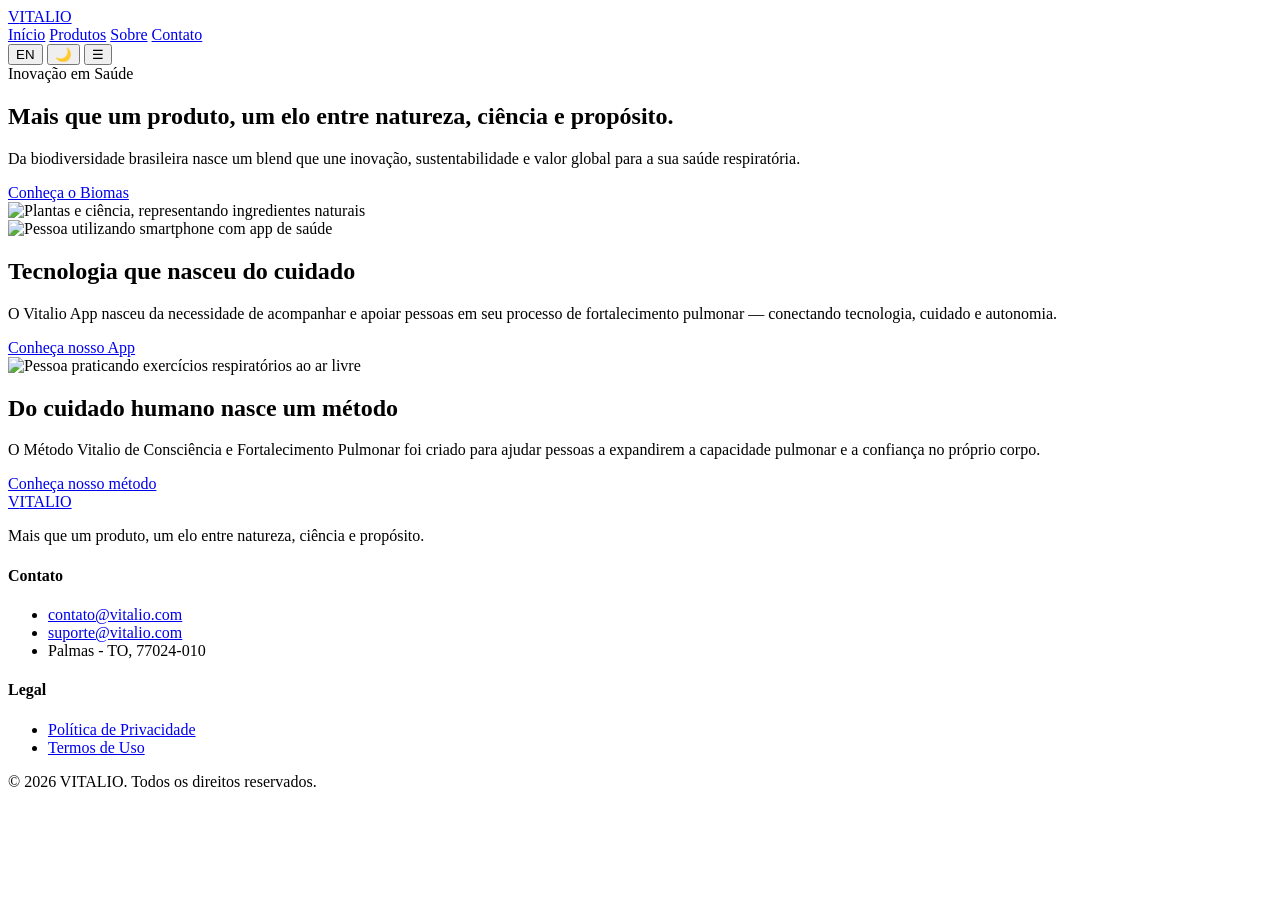
==== index.html @ de310edc "Add files via upload" ====
<!DOCTYPE html>
<html lang="pt-BR" data-theme="light">
<head>
    <meta charset="UTF-8">
    <meta name="viewport" content="width=device-width, initial-scale=1.0">
    <title>Vitalio Saúde | Inovação e Cuidado Respiratório</title>
    <meta name="description" content="Da biodiversidade brasileira nasce um blend que une inovação, sustentabilidade e valor global para a sua saúde respiratória.">
    <!-- Fonts -->
    <link rel="preconnect" href="https://fonts.googleapis.com">
    <link rel="preconnect" href="https://fonts.gstatic.com" crossorigin>
    <link href="https://fonts.googleapis.com/css2?family=Inter:wght@400;500;600;700;800&display=swap" rel="stylesheet">
    <!-- Styles & Scripts -->
    <link rel="stylesheet" href="css/styles.css">
</head>
<body>
    <header class="header">
        <div class="container nav-container">
            <a href="index.html" class="logo" aria-label="Vitalio Home">
                <span>V</span>ITALIO
            </a>
            <nav id="nav-links" class="nav-links">
                <a href="index.html" class="active" data-i18n="nav.home">Início</a>
                <a href="produtos.html" data-i18n="nav.products">Produtos</a>
                <a href="sobre.html" data-i18n="nav.about">Sobre</a>
                <a href="contato.html" data-i18n="nav.contact">Contato</a>
            </nav>
            <div class="nav-controls">
                <button class="lang-switch" id="lang-toggle" aria-label="Toggle Language">EN</button>
                <button class="icon-btn" id="theme-toggle" aria-label="Toggle Theme" data-i18n-title="nav.toggleTheme">
                    <span id="theme-icon">🌙</span>
                </button>
                <button class="menu-toggle" id="mobile-menu" aria-label="Toggle Menu">☰</button>
            </div>
        </div>
    </header>

    <main>
        <!-- Hero Section -->
        <section class="hero container">
            <div class="grid-2">
                <div class="hero-content fade-in">
                    <span class="hero-badge" data-i18n="home.badge">Inovação em Saúde</span>
                    <h1 data-i18n="home.heroTitle">Mais que um produto, um elo entre <span class="text-gradient">natureza, ciência e propósito.</span></h1>
                    <p data-i18n="home.heroText">Da biodiversidade brasileira nasce um blend que une inovação, sustentabilidade e valor global para a sua saúde respiratória.</p>
                    <a href="produtos.html#biomas" class="btn btn-primary" data-i18n="home.heroCTA">Conheça o Biomas</a>
                </div>
                <div class="hero-image fade-in">
                    <!-- Placeholder using Unsplash for demo purposes, representing nature/science -->
                    <img src="https://images.unsplash.com/photo-1518531933037-91b2f5f229cc?ixlib=rb-4.0.3&auto=format&fit=crop&w=800&q=80" alt="Plantas e ciência, representando ingredientes naturais">
                </div>
            </div>
        </section>

        <!-- Product Highlight: App -->
        <section class="split-content bg-secondary" id="app">
            <div class="container fade-in">
                <div class="grid-2">
                    <div class="feature-img-container shadow-lg">
                        <img src="https://images.unsplash.com/photo-1512428559087-560fa5ceab42?ixlib=rb-4.0.3&auto=format&fit=crop&w=800&q=80" alt="Pessoa utilizando smartphone com app de saúde">
                    </div>
                    <div>
                        <h2 data-i18n="home.section1.title">Tecnologia que nasceu do cuidado</h2>
                        <p data-i18n="home.section1.text">O Vitalio App nasceu da necessidade de acompanhar e apoiar pessoas em seu processo de fortalecimento pulmonar — conectando tecnologia, cuidado e autonomia.</p>
                        <a href="produtos.html#app" class="btn btn-outline" data-i18n="home.section1.cta">Conheça nosso App</a>
                    </div>
                </div>
            </div>
        </section>

        <!-- Product Highlight: Method -->
        <section class="split-content reverse" id="metodo">
            <div class="container fade-in">
                <div class="grid-2">
                    <div class="feature-img-container shadow-lg">
                        <img src="https://images.unsplash.com/photo-1544367567-0f2fcb009e0b?ixlib=rb-4.0.3&auto=format&fit=crop&w=800&q=80" alt="Pessoa praticando exercícios respiratórios ao ar livre">
                    </div>
                    <div>
                        <h2 data-i18n="home.section2.title">Do cuidado humano nasce um método</h2>
                        <p data-i18n="home.section2.text">O Método Vitalio de Consciência e Fortalecimento Pulmonar foi criado para ajudar pessoas a expandirem a capacidade pulmonar e a confiança no próprio corpo.</p>
                        <a href="produtos.html#metodo" class="btn btn-outline" data-i18n="home.section2.cta">Conheça nosso método</a>
                    </div>
                </div>
            </div>
        </section>
    </main>

    <footer class="footer">
        <div class="container">
            <div class="footer-grid">
                <div class="footer-brand">
                    <a href="index.html" class="logo"><span>V</span>ITALIO</a>
                    <p data-i18n="footer.desc">Mais que um produto, um elo entre natureza, ciência e propósito.</p>
                </div>
                <div>
                    <h4 class="footer-title" data-i18n="footer.contact">Contato</h4>
                    <ul class="footer-links">
                        <li><a href="mailto:contato@vitalio.com">contato@vitalio.com</a></li>
                        <li><a href="mailto:suporte@vitalio.com">suporte@vitalio.com</a></li>
                        <li>Palmas - TO, 77024-010</li>
                    </ul>
                </div>
                <div>
                    <h4 class="footer-title" data-i18n="footer.legal">Legal</h4>
                    <ul class="footer-links">
                        <li><a href="#" data-i18n="footer.privacy">Política de Privacidade</a></li>
                        <li><a href="#" data-i18n="footer.terms">Termos de Uso</a></li>
                    </ul>
                </div>
            </div>
            <div class="footer-bottom">
                <p data-i18n="footer.rights">&copy; 2026 VITALIO. Todos os direitos reservados.</p>
            </div>
        </div>
    </footer>

    <!-- Scripts -->
    <script src="js/i18n.js"></script>
    <script src="js/app.js"></script>
</body>
</html>
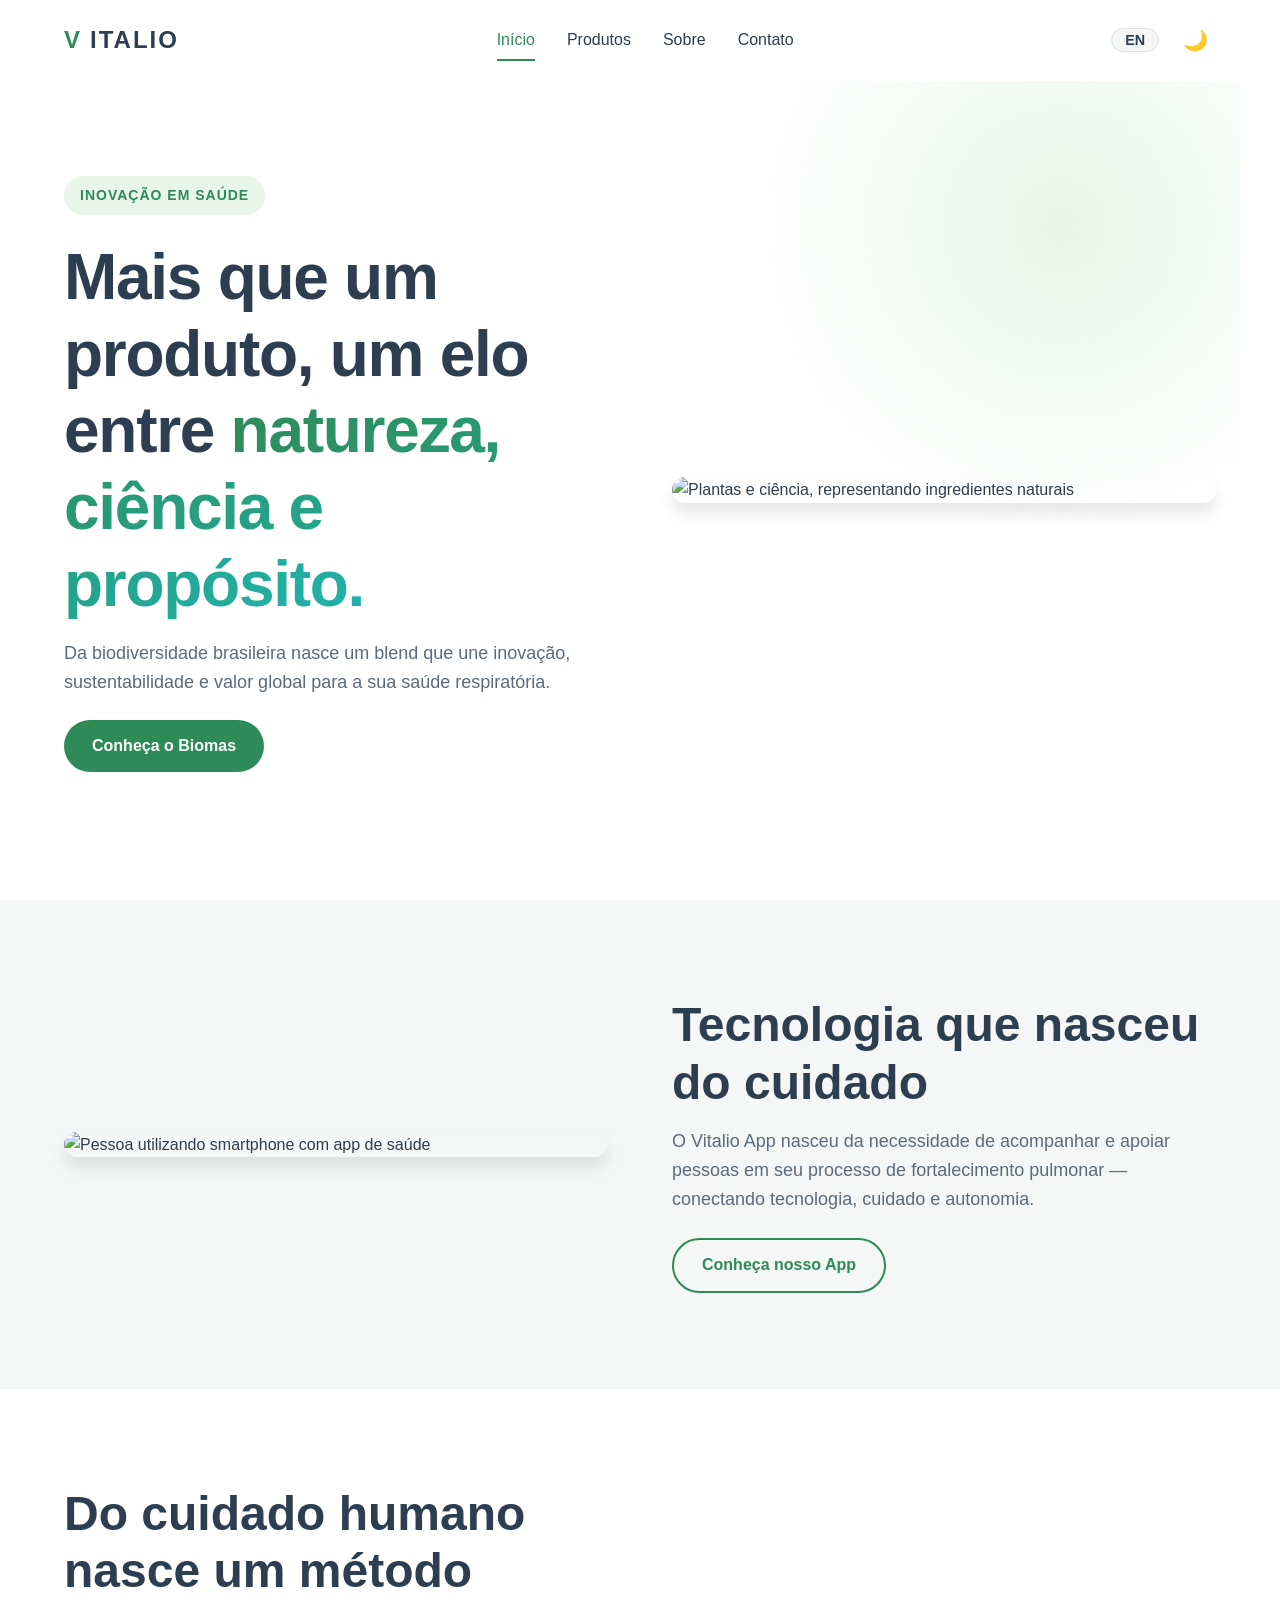
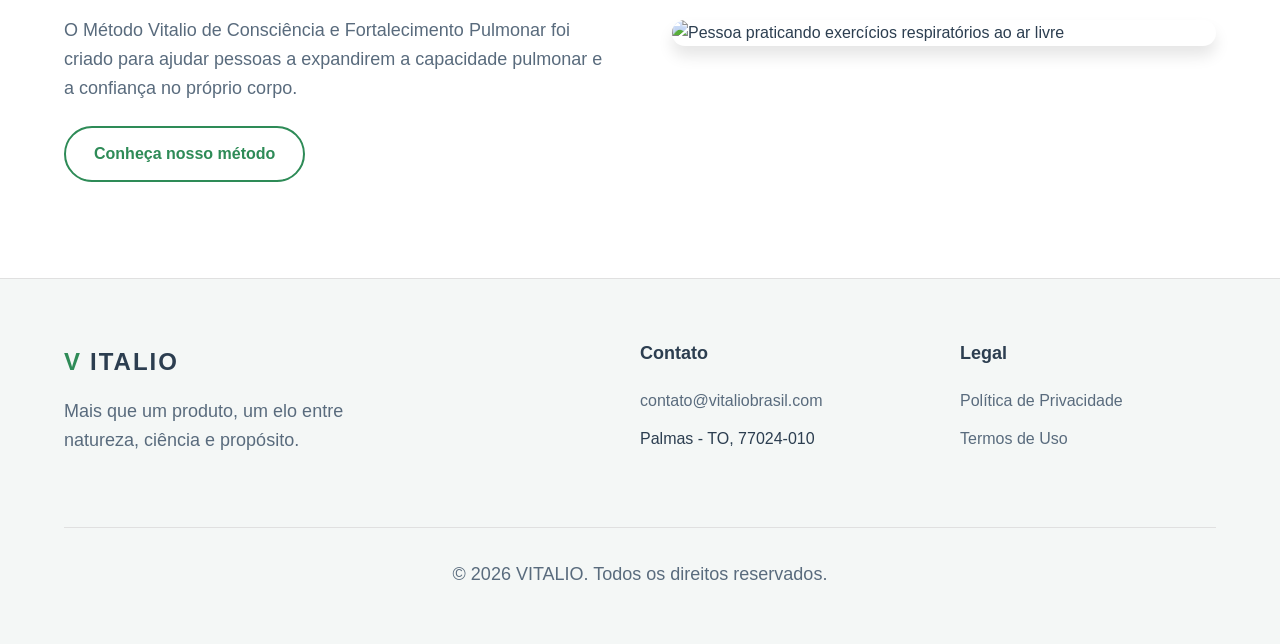
==== commit 19f2345a: "Hotfix: corrige tema padrão, contatos e página institucional" ====
--- a/index.html
+++ b/index.html
@@ -94,8 +94,7 @@
                 <div>
                     <h4 class="footer-title" data-i18n="footer.contact">Contato</h4>
                     <ul class="footer-links">
-                        <li><a href="mailto:contato@vitalio.com">contato@vitalio.com</a></li>
-                        <li><a href="mailto:suporte@vitalio.com">suporte@vitalio.com</a></li>
+                        <li><a href="mailto:contato@vitaliobrasil.com">contato@vitaliobrasil.com</a></li>
                         <li>Palmas - TO, 77024-010</li>
                     </ul>
                 </div>
--- a/css/styles.css
+++ b/css/styles.css
@@ -0,0 +1,553 @@
+/* css/styles.css - Vitalio Saúde Redesign */
+
+/* =========================================
+   CSS Variables & Theming
+   ========================================= */
+:root {
+  /* Color Palette - Light Mode (Default) */
+  --bg-color: #ffffff;
+  --bg-secondary: #f4f7f6;
+  --text-main: #2c3e50;
+  --text-muted: #596b7d;
+  
+  /* Primary Brand (Vitalio Green) */
+  --primary: #2e8b57;       /* Sea Green */
+  --primary-hover: #246e45;
+  --primary-light: #e8f5e9;
+  
+  /* Accents */
+  --accent: #20b2aa;        /* Light Sea Green */
+  --border-color: #e0e0e0;
+  --nav-bg: rgba(255, 255, 255, 0.9);
+  
+  /* Shadows and Effects */
+  --shadow-sm: 0 2px 4px rgba(0,0,0,0.05);
+  --shadow-md: 0 4px 6px rgba(0,0,0,0.1);
+  --shadow-lg: 0 10px 15px rgba(0,0,0,0.1);
+  --glass-border: 1px solid rgba(255, 255, 255, 0.3);
+  
+  /* Typography */
+  --font-family: 'Inter', -apple-system, BlinkMacSystemFont, "Segoe UI", Roboto, Helvetica, Arial, sans-serif;
+  --transition-speed: 0.3s;
+}
+
+/* Dark Mode Theme */
+html[data-theme='dark'] {
+  --bg-color: #121212;
+  --bg-secondary: #1e1e1e;
+  --text-main: #f0f0f0;
+  --text-muted: #b0bec5;
+  
+  --primary: #4ade80;       /* Lighter, high-contrast green for dark mode (WCAG AA) */
+  --primary-hover: #22c55e;
+  --primary-light: rgba(74, 222, 128, 0.1);
+  
+  --accent: #2dd4bf;
+  --border-color: #333333;
+  --nav-bg: rgba(18, 18, 18, 0.9);
+  
+  --shadow-sm: 0 2px 4px rgba(0,0,0,0.5);
+  --shadow-md: 0 4px 6px rgba(0,0,0,0.7);
+  --shadow-lg: 0 10px 15px rgba(0,0,0,0.9);
+  --glass-border: 1px solid rgba(255, 255, 255, 0.05);
+}
+
+/* =========================================
+   Reset & Base Styles
+   ========================================= */
+* {
+  margin: 0;
+  padding: 0;
+  box-sizing: border-box;
+}
+
+html {
+  scroll-behavior: smooth;
+  font-size: 16px;
+}
+
+body {
+  font-family: var(--font-family);
+  background-color: var(--bg-color);
+  color: var(--text-main);
+  line-height: 1.6;
+  -webkit-font-smoothing: antialiased;
+  transition: background-color var(--transition-speed) ease, color var(--transition-speed) ease;
+  display: flex;
+  flex-direction: column;
+  min-height: 100vh;
+}
+
+main {
+  flex: 1;
+}
+
+a {
+  color: var(--primary);
+  text-decoration: none;
+  transition: color var(--transition-speed) ease;
+}
+
+a:hover, a:focus {
+  color: var(--primary-hover);
+  text-decoration: underline;
+}
+
+/* Focus States for Accessibility (WCAG) */
+*:focus-visible {
+  outline: 2px dashed var(--primary);
+  outline-offset: 4px;
+}
+
+ul {
+  list-style: none;
+}
+
+img {
+  max-width: 100%;
+  height: auto;
+  display: block;
+}
+
+/* =========================================
+   Typography
+   ========================================= */
+h1, h2, h3, h4, h5, h6 {
+  font-weight: 700;
+  line-height: 1.2;
+  margin-bottom: 1rem;
+  color: var(--text-main);
+}
+
+h1 { font-size: clamp(2.5rem, 5vw, 4rem); letter-spacing: -0.02em; }
+h2 { font-size: clamp(2rem, 4vw, 3rem); }
+h3 { font-size: clamp(1.5rem, 3vw, 2rem); }
+p { margin-bottom: 1.5rem; color: var(--text-muted); font-size: 1.125rem; }
+
+.text-gradient {
+  background: linear-gradient(135deg, var(--primary), var(--accent));
+  -webkit-background-clip: text;
+  -webkit-text-fill-color: transparent;
+  background-clip: text;
+}
+
+/* =========================================
+   Layout & Container
+   ========================================= */
+.container {
+  width: 100%;
+  max-width: 1200px;
+  margin: 0 auto;
+  padding: 0 1.5rem;
+}
+
+section {
+  padding: 5rem 0;
+}
+
+.bg-secondary {
+  background-color: var(--bg-secondary);
+}
+
+/* =========================================
+   Buttons
+   ========================================= */
+.btn {
+  display: inline-flex;
+  align-items: center;
+  justify-content: center;
+  padding: 0.8rem 1.75rem;
+  font-size: 1rem;
+  font-weight: 600;
+  border-radius: 50px; /* Pill shape */
+  border: none;
+  cursor: pointer;
+  transition: all var(--transition-speed) ease;
+  text-align: center;
+  text-decoration: none;
+}
+
+.btn:hover {
+  text-decoration: none;
+  transform: translateY(-2px);
+  box-shadow: var(--shadow-md);
+}
+
+.btn-primary {
+  background-color: var(--primary);
+  color: #fff !important;
+}
+
+.btn-primary:hover {
+  background-color: var(--primary-hover);
+  color: #fff !important;
+}
+
+.btn-outline {
+  background-color: transparent;
+  color: var(--primary) !important;
+  border: 2px solid var(--primary);
+}
+
+.btn-outline:hover {
+  background-color: var(--primary-light);
+}
+
+/* =========================================
+   Navigation
+   ========================================= */
+.header {
+  position: fixed;
+  top: 0;
+  left: 0;
+  width: 100%;
+  z-index: 1000;
+  background-color: var(--nav-bg);
+  backdrop-filter: blur(10px);
+  -webkit-backdrop-filter: blur(10px);
+  border-bottom: var(--glass-border);
+  transition: background-color var(--transition-speed) ease;
+}
+
+.nav-container {
+  display: flex;
+  justify-content: space-between;
+  align-items: center;
+  height: 80px;
+}
+
+.logo {
+  font-size: 1.5rem;
+  font-weight: 800;
+  color: var(--text-main);
+  text-transform: uppercase;
+  letter-spacing: 2px;
+  display: flex;
+  align-items: center;
+  gap: 0.5rem;
+}
+.logo span {
+  color: var(--primary);
+}
+
+.nav-links {
+  display: flex;
+  gap: 2rem;
+  align-items: center;
+}
+
+.nav-links a {
+  color: var(--text-main);
+  font-weight: 500;
+  font-size: 1rem;
+  padding: 0.5rem 0;
+  position: relative;
+}
+
+.nav-links a:hover,
+.nav-links a.active {
+  color: var(--primary);
+  text-decoration: none;
+}
+
+.nav-links a::after {
+  content: '';
+  position: absolute;
+  bottom: 0;
+  left: 0;
+  width: 0;
+  height: 2px;
+  background-color: var(--primary);
+  transition: width var(--transition-speed) ease;
+}
+
+.nav-links a:hover::after,
+.nav-links a.active::after {
+  width: 100%;
+}
+
+/* Controls (Theme & Lang) */
+.nav-controls {
+  display: flex;
+  align-items: center;
+  gap: 1rem;
+}
+
+.icon-btn {
+  background: none;
+  border: none;
+  color: var(--text-main);
+  font-size: 1.25rem;
+  cursor: pointer;
+  padding: 0.5rem;
+  border-radius: 50%;
+  display: flex;
+  align-items: center;
+  justify-content: center;
+  transition: background-color var(--transition-speed) ease, color var(--transition-speed) ease;
+}
+
+.icon-btn:hover {
+  background-color: var(--bg-secondary);
+  color: var(--primary);
+}
+
+.lang-switch {
+  font-weight: 600;
+  font-size: 0.9rem;
+  text-transform: uppercase;
+  background: var(--bg-secondary);
+  border: 1px solid var(--border-color);
+  color: var(--text-main);
+  border-radius: 20px;
+  padding: 0.2rem 0.8rem;
+  cursor: pointer;
+  transition: all var(--transition-speed) ease;
+}
+
+.lang-switch:hover {
+  border-color: var(--primary);
+}
+
+/* Mobile Menu Toggle */
+.menu-toggle {
+  display: none;
+  background: none;
+  border: none;
+  font-size: 1.5rem;
+  color: var(--text-main);
+  cursor: pointer;
+}
+
+/* =========================================
+   Hero Section
+   ========================================= */
+.hero {
+  min-height: 100vh;
+  display: flex;
+  align-items: center;
+  padding-top: 80px; /* Offset for header */
+  position: relative;
+  overflow: hidden;
+}
+
+.hero::before {
+  content: '';
+  position: absolute;
+  top: -10%;
+  right: -10%;
+  width: 50%;
+  height: 70%;
+  background: radial-gradient(circle, var(--primary-light) 0%, transparent 70%);
+  z-index: -1;
+  border-radius: 50%;
+}
+
+.hero-content {
+  max-width: 600px;
+  margin-bottom: 2rem;
+}
+
+.hero-badge {
+  display: inline-block;
+  padding: 0.5rem 1rem;
+  background-color: var(--primary-light);
+  color: var(--primary);
+  border-radius: 20px;
+  font-size: 0.875rem;
+  font-weight: 600;
+  margin-bottom: 1.5rem;
+  text-transform: uppercase;
+  letter-spacing: 1px;
+}
+
+.hero-image {
+  flex: 1;
+  display: flex;
+  justify-content: center;
+  align-items: center;
+  position: relative;
+}
+
+.hero-image img {
+  border-radius: 24px;
+  box-shadow: var(--shadow-lg);
+  object-fit: cover;
+  max-height: 600px;
+  width: 100%;
+}
+
+.grid-2 {
+  display: grid;
+  grid-template-columns: 1fr 1fr;
+  gap: 4rem;
+  align-items: center;
+}
+
+/* =========================================
+   Features / Split Sections
+   ========================================= */
+.split-content {
+  padding: 6rem 0;
+}
+
+.split-content.reverse .grid-2 {
+  direction: rtl;
+}
+
+.split-content.reverse .grid-2 > * {
+  direction: ltr;
+}
+
+.feature-img-container {
+  border-radius: 24px;
+  overflow: hidden;
+  box-shadow: var(--shadow-lg);
+}
+
+.feature-img-container img {
+  transition: transform 0.5s ease;
+}
+.feature-img-container:hover img {
+  transform: scale(1.05);
+}
+
+/* =========================================
+   Cards Grid
+   ========================================= */
+.cards-grid {
+  display: grid;
+  grid-template-columns: repeat(auto-fit, minmax(300px, 1fr));
+  gap: 2rem;
+  margin-top: 3rem;
+}
+
+.card {
+  background-color: var(--bg-color);
+  border: 1px solid var(--border-color);
+  border-radius: 16px;
+  padding: 2.5rem;
+  transition: all var(--transition-speed) ease;
+  box-shadow: var(--shadow-sm);
+  display: flex;
+  flex-direction: column;
+}
+
+.card:hover {
+  transform: translateY(-5px);
+  box-shadow: var(--shadow-lg);
+  border-color: var(--primary);
+}
+
+.card-icon {
+  font-size: 2.5rem;
+  color: var(--primary);
+  margin-bottom: 1.5rem;
+}
+
+/* =========================================
+   Footer
+   ========================================= */
+.footer {
+  background-color: var(--bg-secondary);
+  padding: 4rem 0 2rem;
+  border-top: 1px solid var(--border-color);
+  margin-top: auto;
+}
+
+.footer-grid {
+  display: grid;
+  grid-template-columns: 2fr 1fr 1fr;
+  gap: 4rem;
+  margin-bottom: 3rem;
+}
+
+.footer-brand p {
+  margin-top: 1rem;
+  max-width: 300px;
+}
+
+.footer-title {
+  font-size: 1.125rem;
+  margin-bottom: 1.5rem;
+  color: var(--text-main);
+}
+
+.footer-links li {
+  margin-bottom: 0.75rem;
+}
+
+.footer-links a {
+  color: var(--text-muted);
+}
+.footer-links a:hover {
+  color: var(--primary);
+  text-decoration: none;
+}
+
+.footer-bottom {
+  text-align: center;
+  padding-top: 2rem;
+  border-top: 1px solid var(--border-color);
+  color: var(--text-muted);
+  font-size: 0.875rem;
+}
+
+/* =========================================
+   Animations
+   ========================================= */
+.fade-in {
+  opacity: 0;
+  transform: translateY(20px);
+  transition: opacity 0.6s ease, transform 0.6s ease;
+}
+
+.fade-in.visible {
+  opacity: 1;
+  transform: translateY(0);
+}
+
+/* =========================================
+   Media Queries (Responsive)
+   ========================================= */
+@media (max-width: 992px) {
+  .grid-2 {
+    grid-template-columns: 1fr;
+    gap: 3rem;
+  }
+  
+  .split-content.reverse .grid-2 {
+    direction: ltr; /* Reset reverse on mobile */
+  }
+}
+
+@media (max-width: 768px) {
+  .nav-links {
+    display: none; /* Hide on mobile by default */
+    position: absolute;
+    top: 80px;
+    left: 0;
+    width: 100%;
+    background-color: var(--bg-color);
+    flex-direction: column;
+    padding: 2rem 0;
+    box-shadow: var(--shadow-md);
+    border-bottom: 1px solid var(--border-color);
+  }
+  
+  .nav-links.active {
+    display: flex;
+  }
+  
+  .menu-toggle {
+    display: block;
+  }
+  
+  .footer-grid {
+    grid-template-columns: 1fr;
+    gap: 2rem;
+  }
+  
+  h1 { font-size: 2.5rem; }
+  h2 { font-size: 2rem; }
+}
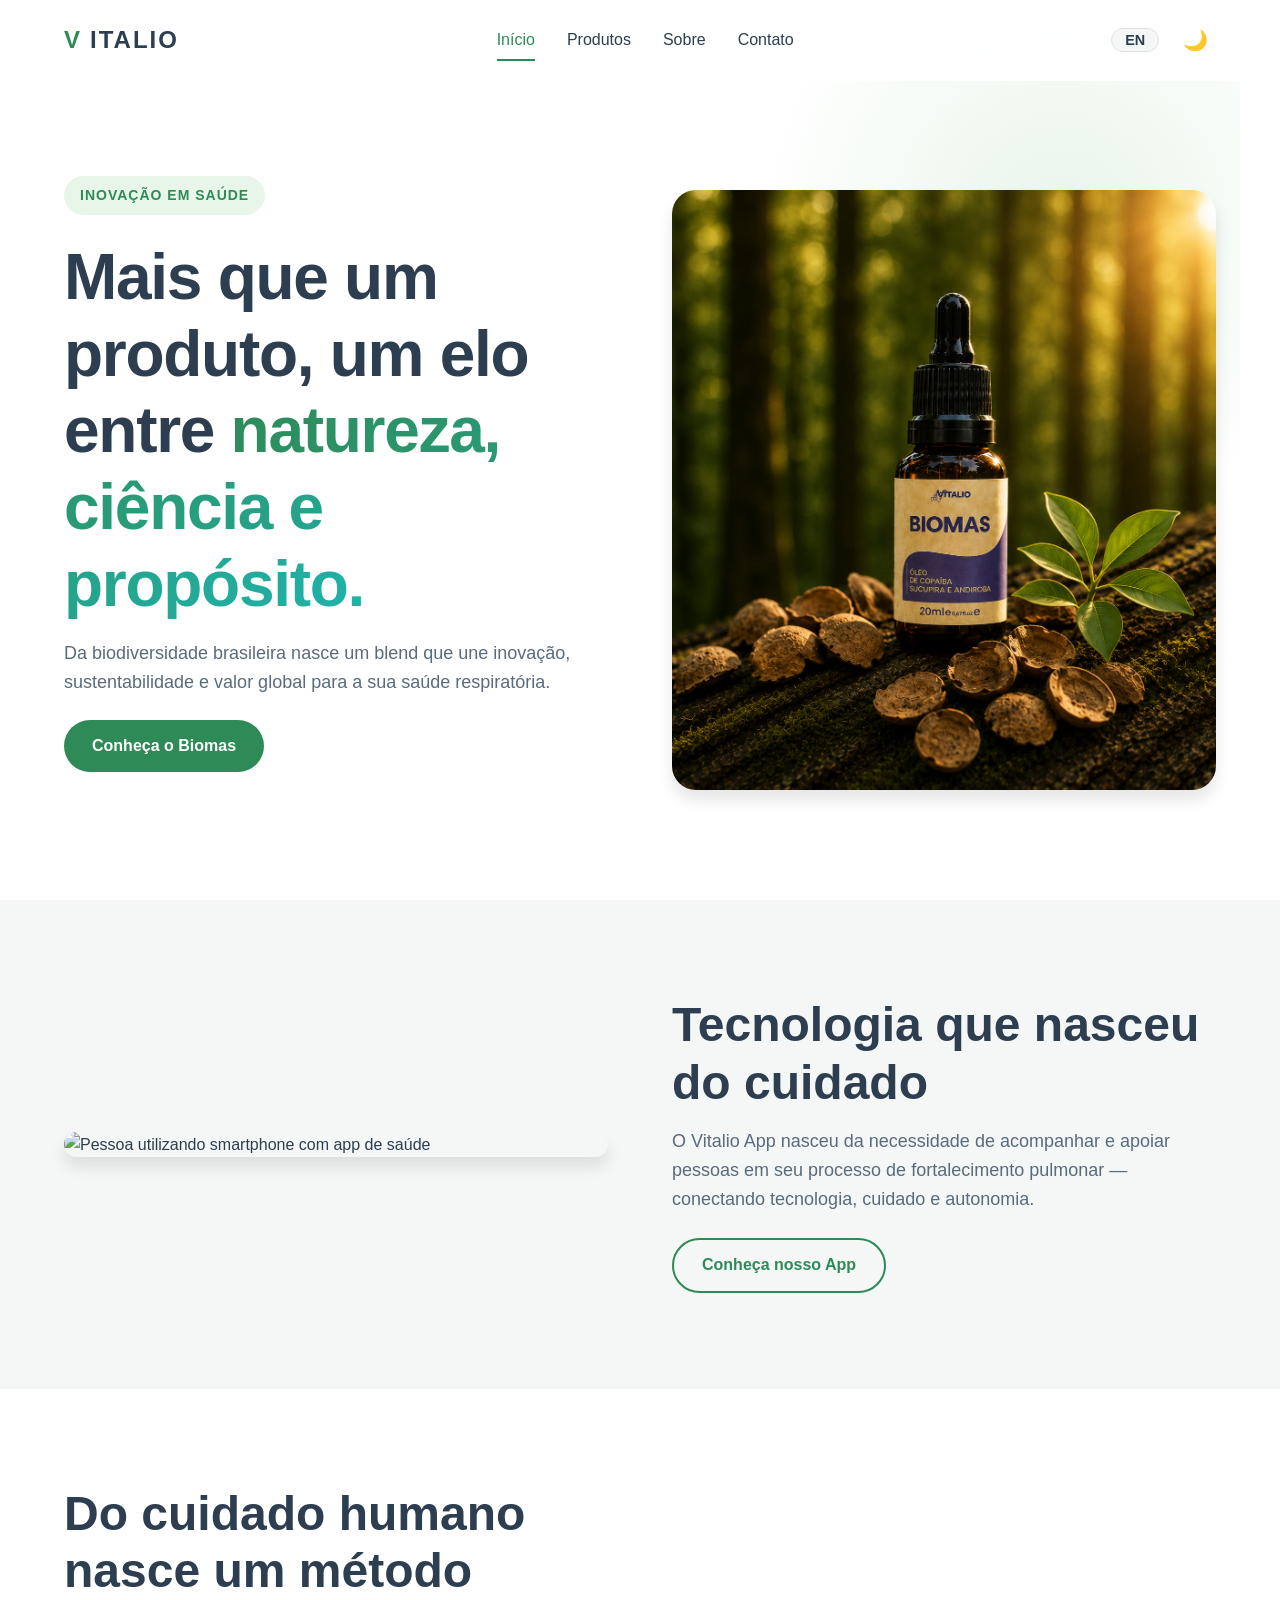
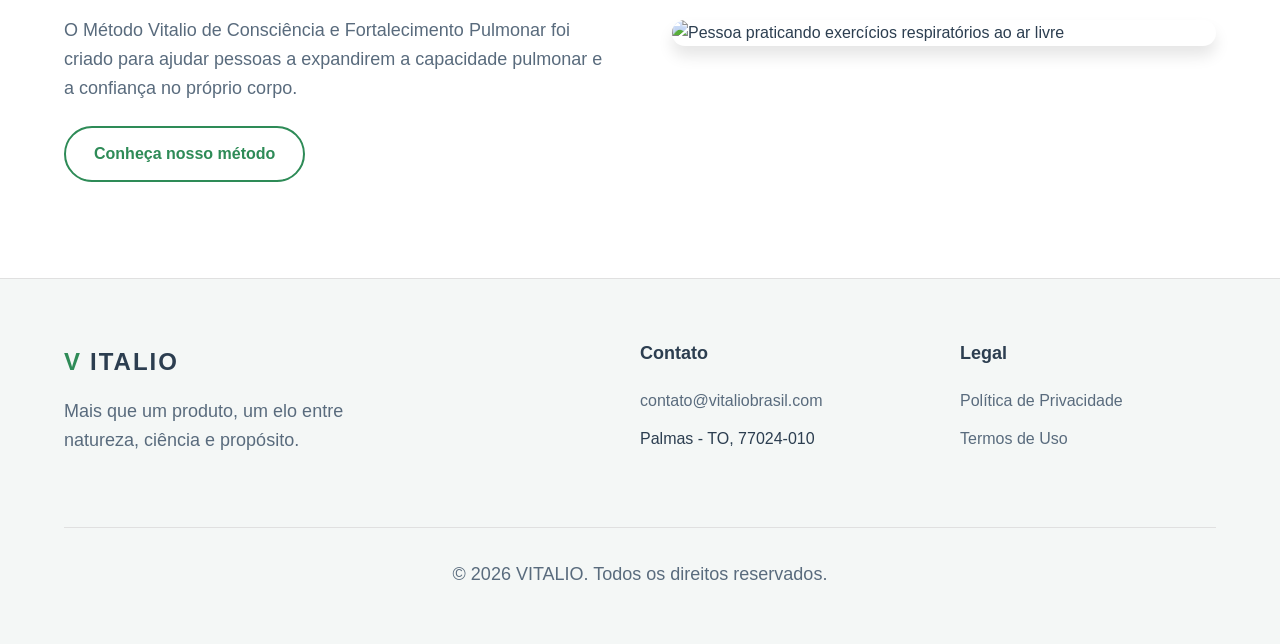
==== commit 3ae48885: "feat: organiza assets e atualiza imagens do site" ====
--- a/index.html
+++ b/index.html
@@ -46,7 +46,7 @@
                 </div>
                 <div class="hero-image fade-in">
                     <!-- Placeholder using Unsplash for demo purposes, representing nature/science -->
-                    <img src="https://images.unsplash.com/photo-1518531933037-91b2f5f229cc?ixlib=rb-4.0.3&auto=format&fit=crop&w=800&q=80" alt="Plantas e ciência, representando ingredientes naturais">
+                    <img src="assets/imagens/home/biomas-hero.png" alt="Frasco do Biomas com ingredientes naturais brasileiros">
                 </div>
             </div>
         </section>
